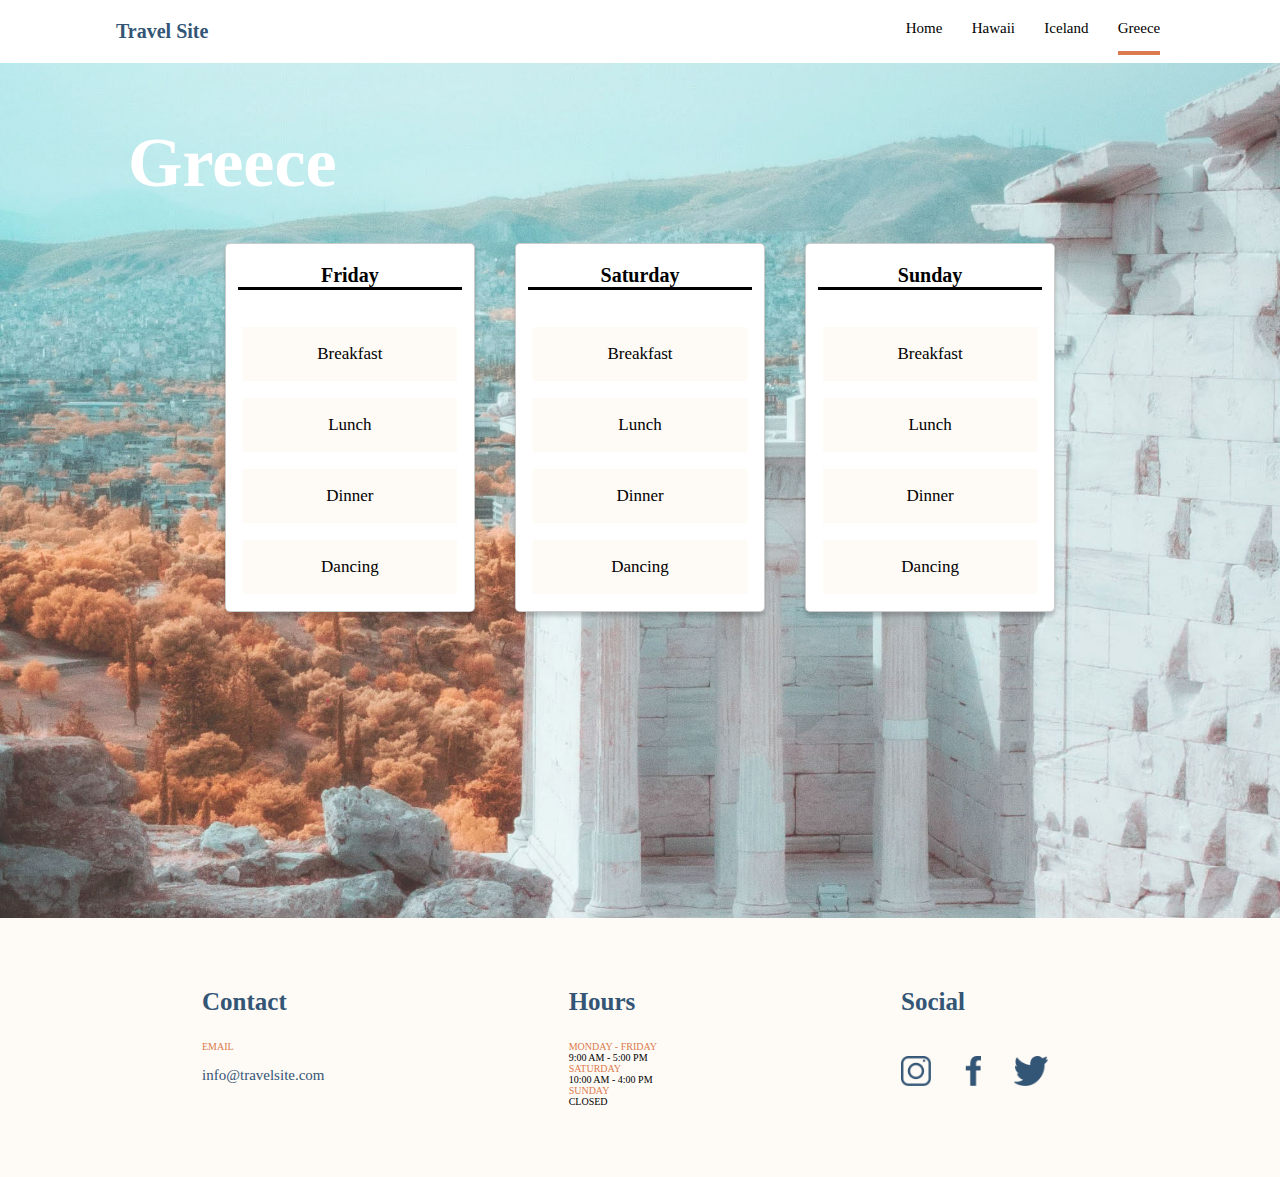
==== pages/greece.html @ 17363b71 "Added all tour pages with Mark-up and Styling" ====
<!DOCTYPE html>
<html lang="en">
  <head>
    <meta charset="UTF-8" />
    <meta http-equiv="X-UA-Compatible" content="IE=edge" />
    <meta name="viewport" content="width=device-width, initial-scale=1.0" />
    <title>Iceland - Travel Site</title>
    <link rel="stylesheet" href="../css/global.css" />
    <link rel="stylesheet" href="../css/main.css" />
    <link rel="stylesheet" href="../css/destination.css" />
  </head>
  <body>
    <header>
        <main>
      <nav class="nav-bar">
        <a href="../index.html" class="nav-bar__title">Travel Site</a>
        <ul class="nav-bar__menu">
          <li>
            <a href="../index.html" class="nav-bar__menu--item">Home</a>
          </li>
          <li>
            <a href="./hawaii.html" class="nav-bar__menu--item ">Hawaii</a>
          </li>
          <li>
            <a href="./iceland.html" class="nav-bar__menu--item "
              >Iceland</a
            >
          </li>
          <li>
            <a href="./greece.html" class="nav-bar__menu--item current-page">Greece</a>
          </li>
        </ul>
      </nav>
      <!-- END OF NAV BAR -->
    </header>

    <section class="tour tour-greece">
     
        <div class="tour-container container">
          <h1 class="tour-container__title">Greece</h1>
          <div class="tour-container__cards cards">
              <div class="tour-container__cards--card  cards__card card">
                  <h2 class="tour-container__cards--card-title">Friday</h2>
                  <ul class="tour-container__cards--card-list">
                  <li>Breakfast</li>
                  <li>Lunch</li>
                  <li>Dinner</li>
                  <li>Dancing</li>
              </ul>
              </div>

                <div class="tour-container__cards--card  cards__card card">
                    <h2 class="tour-container__cards--card-title">Saturday</h2>
                    <ul class="tour-container__cards--card-list">
                    <li>Breakfast</li>
                    <li>Lunch</li>
                    <li>Dinner</li>
                    <li>Dancing</li>
                </ul>
                </div>


                    <div class="tour-container__cards--card  cards__card card">
                        <h2 class="tour-container__cards--card-title">Sunday</h2>
                        <ul class="tour-container__cards--card-list">
                        <li>Breakfast</li>
                        <li>Lunch</li>
                        <li>Dinner</li>
                        <li>Dancing</li>
                    </ul>
                    </div>

            </div>
          </div>
        </div>
      </section>
</main>
<footer>
    <div class="footer container">
      <!-- FOOTER ITEM -1 -->
      <div class="footer__item">
          
          <div class="footer__item--content">
          <h2 class="footer__item--content-title">Contact</h2>
            <div class="footer__item--content-email">
          <h3 class="footer__item--content-text">EMAIL</h3>
          <div class="footer__item--content-info"><a href="mailto:">info@travelsite.com</a></div>
        </div>
        </div>
      </div>
      <!-- FOOTER ITEM -2 -->
      <div class="footer__item">
          
          <div class="footer__item--content">
          
  
          <h2 class="footer__item--content-title">Hours</h2>
          <div class="footer__item--content-hours">  
          <h3 class="footer__item--content-hours-text">MONDAY - FRIDAY</h3>
          <p class="footer__item--content-hours-info">9:00 AM - 5:00 PM</p>
        
        
          <h3 class="footer__item--content-hours-text">SATURDAY</h3>
          <p class="footer__item--content-hours-info">10:00 AM - 4:00 PM</p>
    
        
          <h3 class="footer__item--content-hours-text">SUNDAY</h3>
          <p class="footer__item--content-hours-info">CLOSED</p>
          
        </div>
        </div>
      </div>
      <!-- FOOTER ITEM -3 -->
      <div class="footer__item">
          
          <div class="footer__item--content">
          <h2 class="footer__item--content-title">Social</h2>
            <div class="footer__item--content-info">
            <a href="https://www.instagram.com"class="footer__item--content-info__social">
              <img src="../assets/Icons/icon-instagram.png" alt="instagram icon" >
            </a>
            <a href="https://www.facebook.com"class="footer__item--content-info__social">
              <img src="../assets/Icons/icon-facebook.png" alt="facebook icon" >
            </a>
            <a href="https://www.twitter.com"class="footer__item--content-info__social">
              <img src="../assets/Icons/icon-twitter.png" alt="twitter icon" >
            </a>
        </div>
      </div>
    </div>
  </footer>
  
</body>
---- css/global.css ----
:root {
    --color-primary:#FFFFFF; 
    --color-secondary: #FEFAF5;
    --color-tertiary: #335576;
    --color-fourth: #DB7A4E;
    --color-fifth: 

 }

*, html {
    font-family: Verdana;
    margin: 0;
    padding: 0;
    
    box-sizing: border-box;
}
body{
    font-size: 62.5%; /*10px*/
}
main {
    margin: 0 auto;
    width: 100%;
}
h1, h2 {
    color: var(--color-tertiary);
}
h3 {
    color: var(--color-fourth);
    font-size: 1em;
    font-weight: 300;
}
h2 {
    font-size: 2.5em;
}
.btn {
    border: none;
    width: 10em;
    font-size: 1.5em;
    padding: .5em 1em;
    background: var(--color-fourth);
    color: var(--color-primary);
    border-radius: 100px;
}
.container {
    width: 80%;
    height: 100%;
    margin: 0 auto;
    padding: 6em 0;
}
.card{
    border-radius: 5px;
}

.cards__card {
    display: flex;
    flex-direction: column;
    text-decoration: none;
    margin: 4em 2em;
    border: 1px solid rgba(0,0,0,.2);
    border-radius: 5px;
    box-shadow: 0 4px 4px rgba(0,0,0,.2);
    position: relative;
    overflow: hidden;
    transition: all .3s cubic-bezier(.45,.11,.38,.99);
}
.cards__card:hover{
    transform: scale(1.02);
}
---- css/main.css ----
/* NAV-BAR STYLING */

.nav-bar {
    display: flex;
    justify-content:space-between;
    background: var(--color-primary);
    padding: 2em;
    width: 85%;
    margin: 0 auto;
    
}
.nav-bar__title{
    text-decoration: none;
    font-size: 2em;
    font-weight: 700;
    color: var(--color-tertiary);
    flex: 1;
}
.nav-bar__menu{
    width: 25%;
    display: flex;
    list-style: none;
    justify-content: space-between;
    
}
.nav-bar__menu--item{
    
    font-size: 1.5em;
    text-decoration: none;
    color: black ;
    margin: 0 .25em;
    padding: 1em 0;
    flex: 1 0 30%;
    transition: all .3s cubic-bezier(.45,.11,.38,.99);
   
}

.nav-bar__menu--item:hover{
    border-bottom: 0.3em solid var(--color-fourth);
    width: 100%;
}

.current-page{
    border-bottom: 0.3em solid var(--color-fourth);
    width: 100%;
}

/* HERO SECTION STYLING */

.hero{
    width: 100%;
    background: var(--color-secondary);
    
    
}
.hero-container{
    /* width: 80%;
    height: 100%; */
    /* margin: 0 auto; */
    padding: 6em 0;
    display: flex;
   
    justify-content: space-between;
    align-items: center;
}
.hero__content{
    display: flex;
    flex-direction: column;
    width: 60%;
color: var(--color-tertiary);

}
.hero__content--title {
    font-size: 4em;
    width: 80%;
    margin-bottom: 1em;
}
.hero__content--text {
    font-size: 1.5em;
    width: 80%;
    margin-bottom: 1em;
}
.hero__img{
width: 40%;

}

.hero__content--btn{
    margin: 1em 0; 
}

/* RECOMMENDATION SECTION */

.rec-container__title{
    font-size: 2.5em;
    color: var(--color-tertiary);
}
.rec-container__cards{
    display: flex;  
    height: 100%;
    width: 85%;
    margin: 0 auto;
}

.cards__card--img {
    width: 100%;
    z-index: -10;
}
.cards__card--text {
  
position: absolute;
    width: 100%;
    color: var(--color-primary);
    z-index: 10;
    text-align: right;
    font-size: 2.5em;
    padding: .7em;
    bottom: 0;
}

/* FOOTER SECTION */

footer{
    background: var(--color-secondary);
}
.footer{
    display: flex;
    justify-content: space-between;
    width: 70%;
    flex-wrap: wrap;
    flex: 0 1 1;
    
}
.footer__item{
    display: flex;
    flex-direction: column;
    justify-content: space-between;
    margin: 1em;
}

.footer__item--content{
display: flex;
flex-direction: column;
}
.footer__item--content-title{
 margin-bottom: 1em;
}
.footer__item--content-days{
display: flex;
justify-content: space-between;
margin-right:  2em;
margin-top: 3em;
flex: 0 1 1;
}
.footer__item--content-days-text{
    margin-right: 2em;
}

.footer__item--content-info {
    
    color: var(--color-tertiary);
    font-size: 1.5em;
    font-weight: 200;
    margin-top: 1em;
}
.footer__item--content-info > a {
    text-decoration: none;
    color: var(--color-tertiary);
}

.footer__item--content-info__social > img{
    height: 2em;
    margin-right: 2em;
}
.tour{
   
    width: 100vw;
    height: 95vh;

    background-position: center;
    background-size: cover;
}
.tour-hawaii {
    background-image: url(../assets/images/hawaii.jpg);
}
.tour-iceland{
    background-image: url(../assets/images/iceland.jpg);
}
.tour-greece{
    background-image: url(../assets/images/greece.jpg);
}
.tour-container {
    display: flex;
    width: 80%;
    height: max-content;
    flex-direction: column;
}
.tour-container__title{
    font-size: 7em;
    
    color: var(--color-primary);
}
.tour-container__cards{
    display: flex;
    margin: 0 auto;
    width: 85%;
    justify-content: space-between;
}

.tour-container__cards--card {
    display: flex;
    flex-wrap: wrap;
    
    background: var(--color-primary);
    width: 100%;
    height: max-content;
    
}

.tour-container__cards--card-title{
    font-size: 2em;
    color: black;
    text-align: center;
    margin: 1em auto;
    border-bottom: 3px solid black;
    width: 90%;
    flex: 1;
}
.tour-container__cards--card-list > li {
    font-size: 1.7em;
    text-align: center;
    display: flex;
    justify-content: center;
    margin: 1em;
    padding: 1em;
    background: var(--color-secondary);
    flex: 1;
}
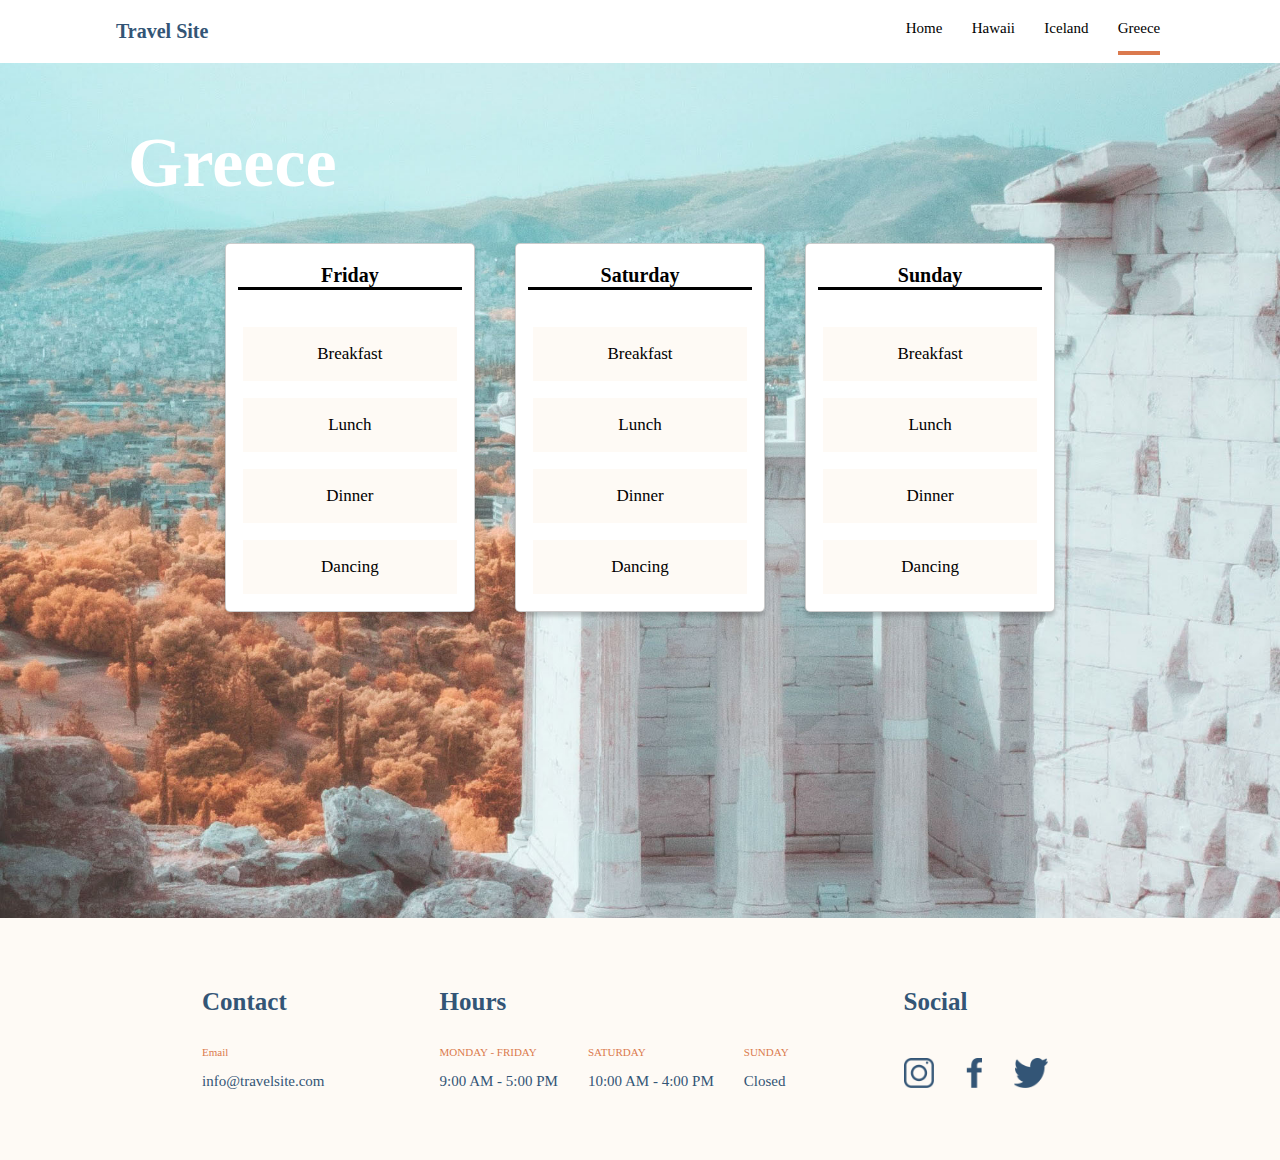
==== commit 976fa34f: "tour-pages with footer fixed and responsive" ====
--- a/pages/greece.html
+++ b/pages/greece.html
@@ -77,57 +77,55 @@
 </main>
 <footer>
     <div class="footer container">
-      <!-- FOOTER ITEM -1 -->
+    
+      <!-- ITEM 1 -->
       <div class="footer__item">
-          
-          <div class="footer__item--content">
-          <h2 class="footer__item--content-title">Contact</h2>
-            <div class="footer__item--content-email">
-          <h3 class="footer__item--content-text">EMAIL</h3>
-          <div class="footer__item--content-info"><a href="mailto:">info@travelsite.com</a></div>
-        </div>
-        </div>
+          <h2 class="footer__item--title">Contact</h2>
+      <div class="footer__item--text--container">
+              <h3 class="footer__item--text--1">Email</h3>
+              <a href="mailto:" class="footer__item--text--2">info@travelsite.com</a>
+            </div>
       </div>
-      <!-- FOOTER ITEM -2 -->
+    
+      <!-- ITEM 2 -->
       <div class="footer__item">
-          
-          <div class="footer__item--content">
-          
-  
-          <h2 class="footer__item--content-title">Hours</h2>
-          <div class="footer__item--content-hours">  
-          <h3 class="footer__item--content-hours-text">MONDAY - FRIDAY</h3>
-          <p class="footer__item--content-hours-info">9:00 AM - 5:00 PM</p>
-        
-        
-          <h3 class="footer__item--content-hours-text">SATURDAY</h3>
-          <p class="footer__item--content-hours-info">10:00 AM - 4:00 PM</p>
+          <h2 class="footer__item--title">Hours</h2>
+          <div class="footer__item--text">
+              <div class="footer__item--text--container">
+              <h3 class="footer__item--text--1">MONDAY - FRIDAY</h3>
+              <p class="footer__item--text--2">9:00 AM - 5:00 PM</p>
+          </div>
     
-        
-          <h3 class="footer__item--content-hours-text">SUNDAY</h3>
-          <p class="footer__item--content-hours-info">CLOSED</p>
-          
-        </div>
-        </div>
+          <div class="footer__item--text--container">
+              <h3 class="footer__item--text--1">SATURDAY</h3>
+              <p class="footer__item--text--2">10:00 AM - 4:00 PM</p>
+          </div>
+    
+          <div class="footer__item--text--container">
+              <h3 class="footer__item--text--1">SUNDAY</h3>
+              <p class="footer__item--text--2">Closed</p>
+          </div>
+          </div>
       </div>
-      <!-- FOOTER ITEM -3 -->
+    
       <div class="footer__item">
-          
-          <div class="footer__item--content">
-          <h2 class="footer__item--content-title">Social</h2>
-            <div class="footer__item--content-info">
-            <a href="https://www.instagram.com"class="footer__item--content-info__social">
-              <img src="../assets/Icons/icon-instagram.png" alt="instagram icon" >
-            </a>
-            <a href="https://www.facebook.com"class="footer__item--content-info__social">
-              <img src="../assets/Icons/icon-facebook.png" alt="facebook icon" >
-            </a>
-            <a href="https://www.twitter.com"class="footer__item--content-info__social">
-              <img src="../assets/Icons/icon-twitter.png" alt="twitter icon" >
-            </a>
-        </div>
+          <h2 class="footer__item--title">Social</h2>
+          <div class="footer__item--icon">
+              <a href="https://www.instagram.com" class="footer__item--icon--1">
+           <img src="/assets/Icons/icon-instagram.png" alt="instagram icon">   
+          </a>
+    
+          <a href="https://www.facebook.com" class="footer__item--icon--1">
+              <img src="/assets/Icons/icon-facebook.png" alt="facebook icon">   
+             </a>
+    
+             <a href="https://www.twitter.com" class="footer__item--icon--1">
+              <img src="/assets/Icons/icon-twitter.png" alt="twitter icon">   
+             </a>
       </div>
+      
     </div>
-  </footer>
-  
+    </footer>
+    
+    <!-- END OF FOOTER -->
 </body>
--- a/css/global.css
+++ b/css/global.css
@@ -42,17 +42,19 @@
     border-radius: 100px;
 }
 .container {
-    width: 80%;
+    width: 80vw;
     height: 100%;
     margin: 0 auto;
     padding: 6em 0;
 }
 .card{
     border-radius: 5px;
+    
 }
 
 .cards__card {
     display: flex;
+    align-items: stretch;
     flex-direction: column;
     text-decoration: none;
     margin: 4em 2em;
--- a/css/main.css
+++ b/css/main.css
@@ -118,60 +118,7 @@
     bottom: 0;
 }
 
-/* FOOTER SECTION */
-
-footer{
-    background: var(--color-secondary);
-}
-.footer{
-    display: flex;
-    justify-content: space-between;
-    width: 70%;
-    flex-wrap: wrap;
-    flex: 0 1 1;
-    
-}
-.footer__item{
-    display: flex;
-    flex-direction: column;
-    justify-content: space-between;
-    margin: 1em;
-}
-
-.footer__item--content{
-display: flex;
-flex-direction: column;
-}
-.footer__item--content-title{
- margin-bottom: 1em;
-}
-.footer__item--content-days{
-display: flex;
-justify-content: space-between;
-margin-right:  2em;
-margin-top: 3em;
-flex: 0 1 1;
-}
-.footer__item--content-days-text{
-    margin-right: 2em;
-}
-
-.footer__item--content-info {
-    
-    color: var(--color-tertiary);
-    font-size: 1.5em;
-    font-weight: 200;
-    margin-top: 1em;
-}
-.footer__item--content-info > a {
-    text-decoration: none;
-    color: var(--color-tertiary);
-}
-
-.footer__item--content-info__social > img{
-    height: 2em;
-    margin-right: 2em;
-}
+
 .tour{
    
     width: 100vw;
@@ -209,6 +156,8 @@
 
 .tour-container__cards--card {
     display: flex;
+    align-items: stretch;
+    flex-direction: column;
     flex-wrap: wrap;
     
     background: var(--color-primary);
@@ -237,4 +186,64 @@
     flex: 1;
 }
 
-
+/* FOOTER SECTION */
+
+footer{
+    background: var(--color-secondary);
+}
+.footer{
+    display: flex;
+    justify-content: space-between;
+    width: 70%;
+    flex-wrap: wrap;
+    
+    
+}
+.footer__item{
+    display: flex;
+    flex-direction: column;
+    justify-content: space-between;
+    margin: 1em;
+}
+
+.footer__item--text{
+    width: 100%;
+    display: flex;
+    flex-wrap: wrap;
+    justify-content: space-between;
+margin-right:  2em;
+margin-top: 1em;
+}
+
+.footer__item--text--container{
+    display: flex;
+    margin-top: 2em;
+    flex-direction: column;
+    margin-right: 2em;
+}
+
+.footer__item--text--1{
+    font-size: 1.1em;
+}
+.footer__item--text--2 {
+    color: var(--color-tertiary);
+    font-size: 1.5em;
+    font-weight: 200;
+    margin-top: 1em;
+    text-decoration: none;
+}
+
+.footer__item--icon {
+    margin-top: 2em;
+}
+
+.footer__item--icon > a {
+    text-decoration: none;
+}
+.footer__item--icon > a img{
+    height: 3em;
+    margin-right: 3em;
+   
+}
+
+
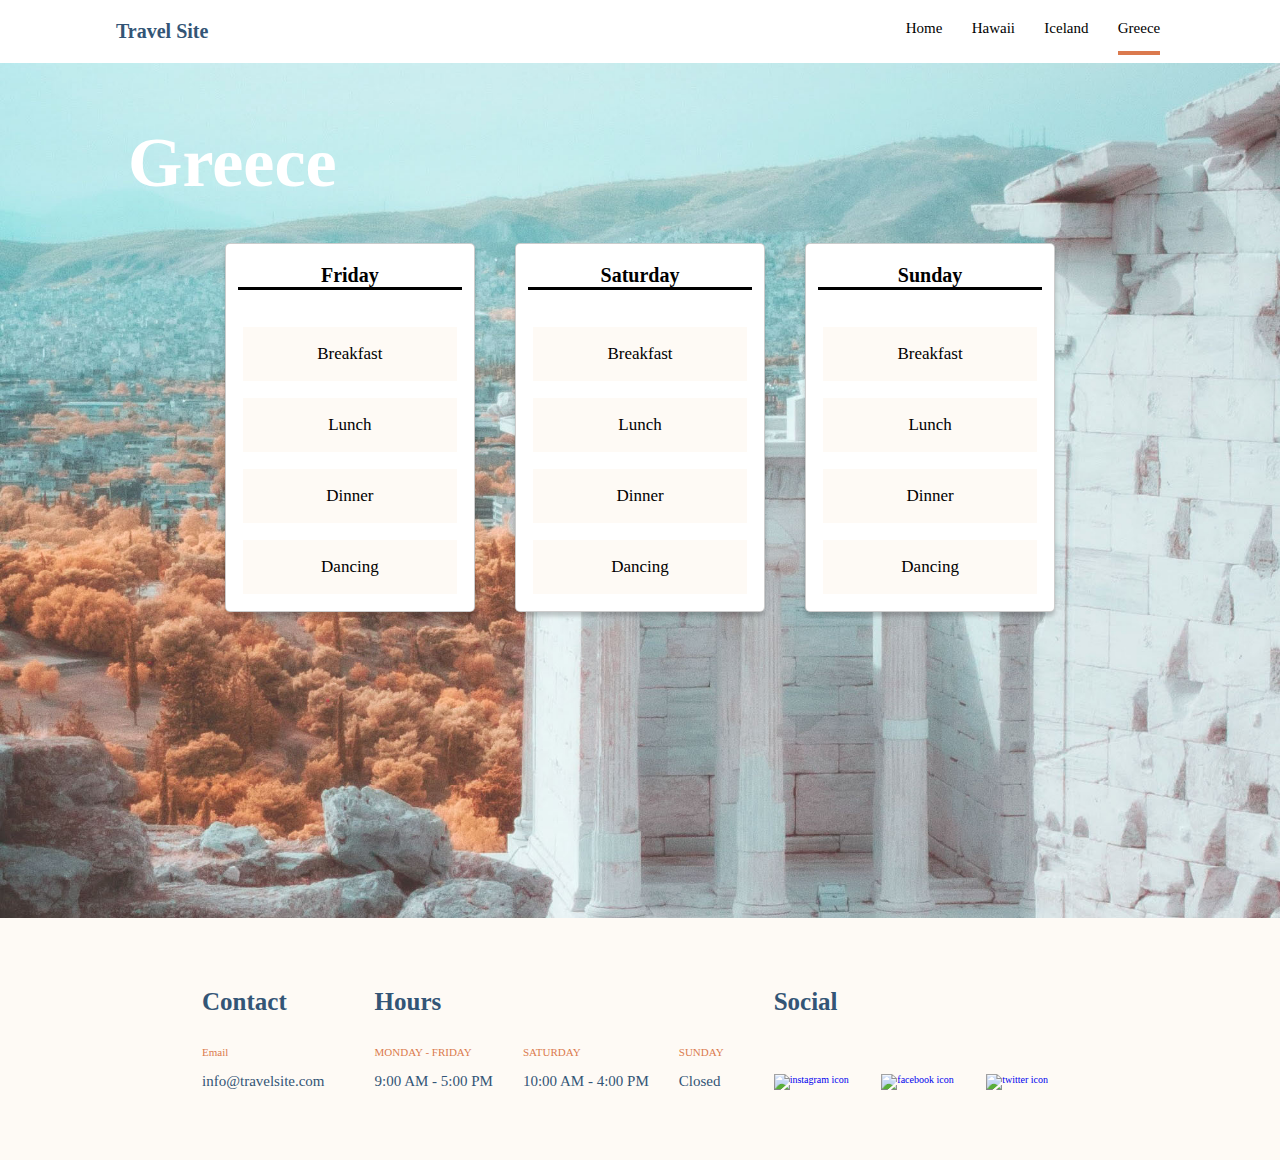
==== commit c7508dd9: "update" ====
--- a/pages/greece.html
+++ b/pages/greece.html
@@ -112,15 +112,15 @@
           <h2 class="footer__item--title">Social</h2>
           <div class="footer__item--icon">
               <a href="https://www.instagram.com" class="footer__item--icon--1">
-           <img src="/assets/Icons/icon-instagram.png" alt="instagram icon">   
+           <img src="./assets/Icons/icon-instagram.png" alt="instagram icon">   
           </a>
     
           <a href="https://www.facebook.com" class="footer__item--icon--1">
-              <img src="/assets/Icons/icon-facebook.png" alt="facebook icon">   
+              <img src="./assets/Icons/icon-facebook.png" alt="facebook icon">   
              </a>
     
              <a href="https://www.twitter.com" class="footer__item--icon--1">
-              <img src="/assets/Icons/icon-twitter.png" alt="twitter icon">   
+              <img src="./assets/Icons/icon-twitter.png" alt="twitter icon">   
              </a>
       </div>
       
@@ -129,3 +129,5 @@
     
     <!-- END OF FOOTER -->
 </body>
+
+</html>--- a/css/global.css
+++ b/css/global.css
@@ -67,4 +67,4 @@
 }
 .cards__card:hover{
     transform: scale(1.02);
-}+}
--- a/css/main.css
+++ b/css/main.css
@@ -1,5 +1,3 @@
-/* NAV-BAR STYLING */
-
 .nav-bar {
     display: flex;
     justify-content:space-between;
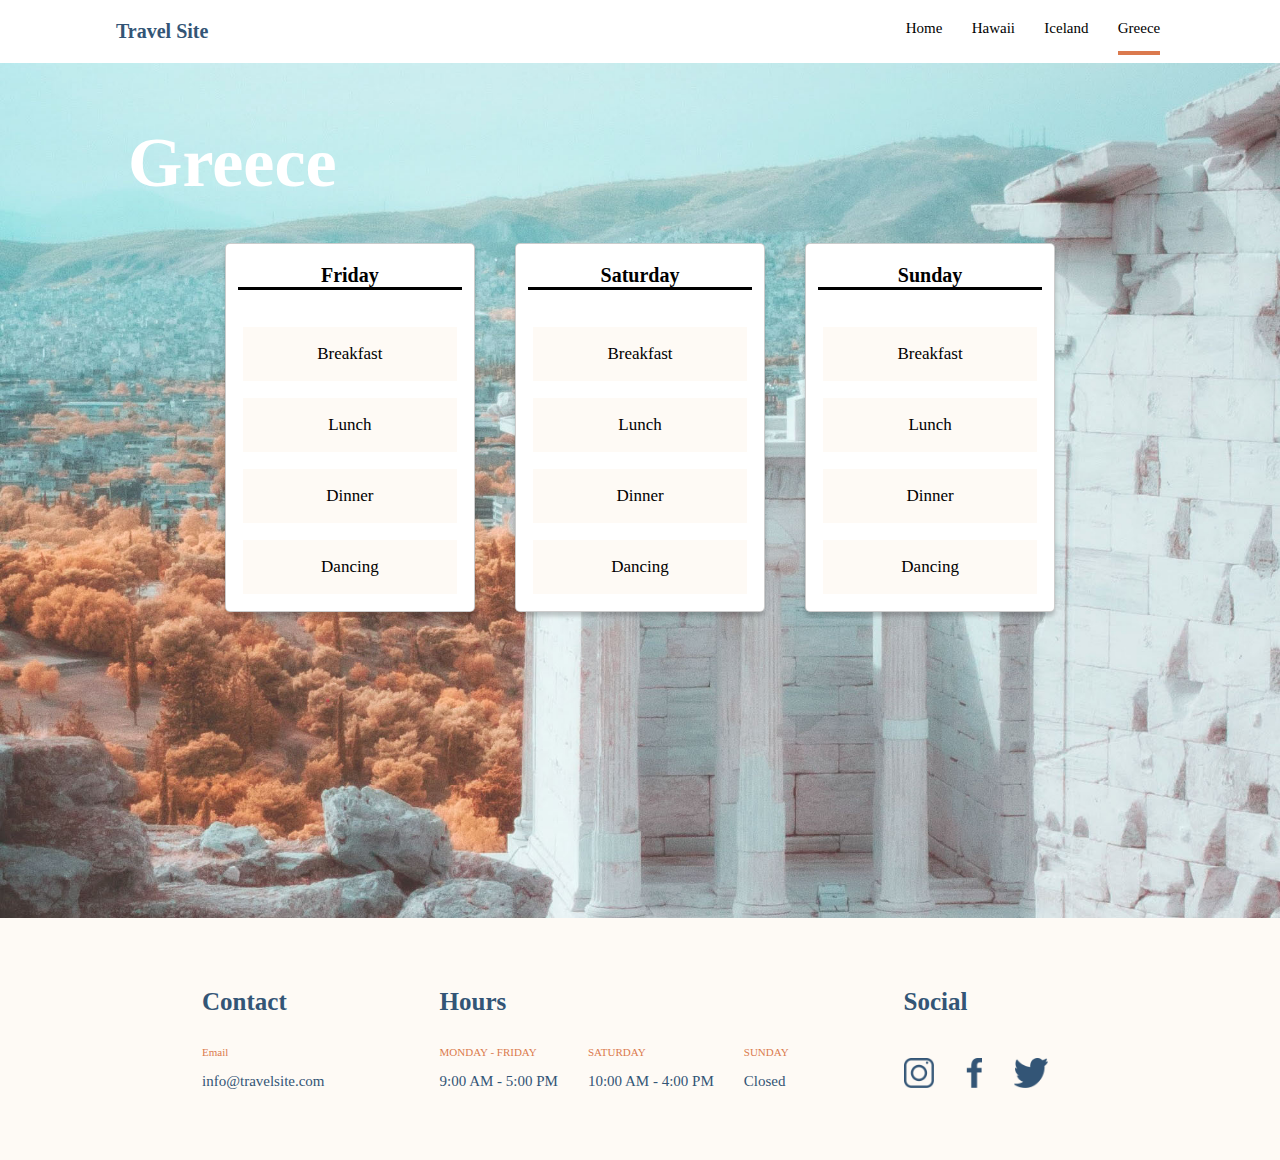
==== commit a6a15cff: "update" ====
--- a/pages/greece.html
+++ b/pages/greece.html
@@ -112,15 +112,15 @@
           <h2 class="footer__item--title">Social</h2>
           <div class="footer__item--icon">
               <a href="https://www.instagram.com" class="footer__item--icon--1">
-           <img src="./assets/Icons/icon-instagram.png" alt="instagram icon">   
+           <img src="../assets/Icons/icon-instagram.png" alt="instagram icon">   
           </a>
     
           <a href="https://www.facebook.com" class="footer__item--icon--1">
-              <img src="./assets/Icons/icon-facebook.png" alt="facebook icon">   
+              <img src="../assets/Icons/icon-facebook.png" alt="facebook icon">   
              </a>
     
              <a href="https://www.twitter.com" class="footer__item--icon--1">
-              <img src="./assets/Icons/icon-twitter.png" alt="twitter icon">   
+              <img src="../assets/Icons/icon-twitter.png" alt="twitter icon">   
              </a>
       </div>
       
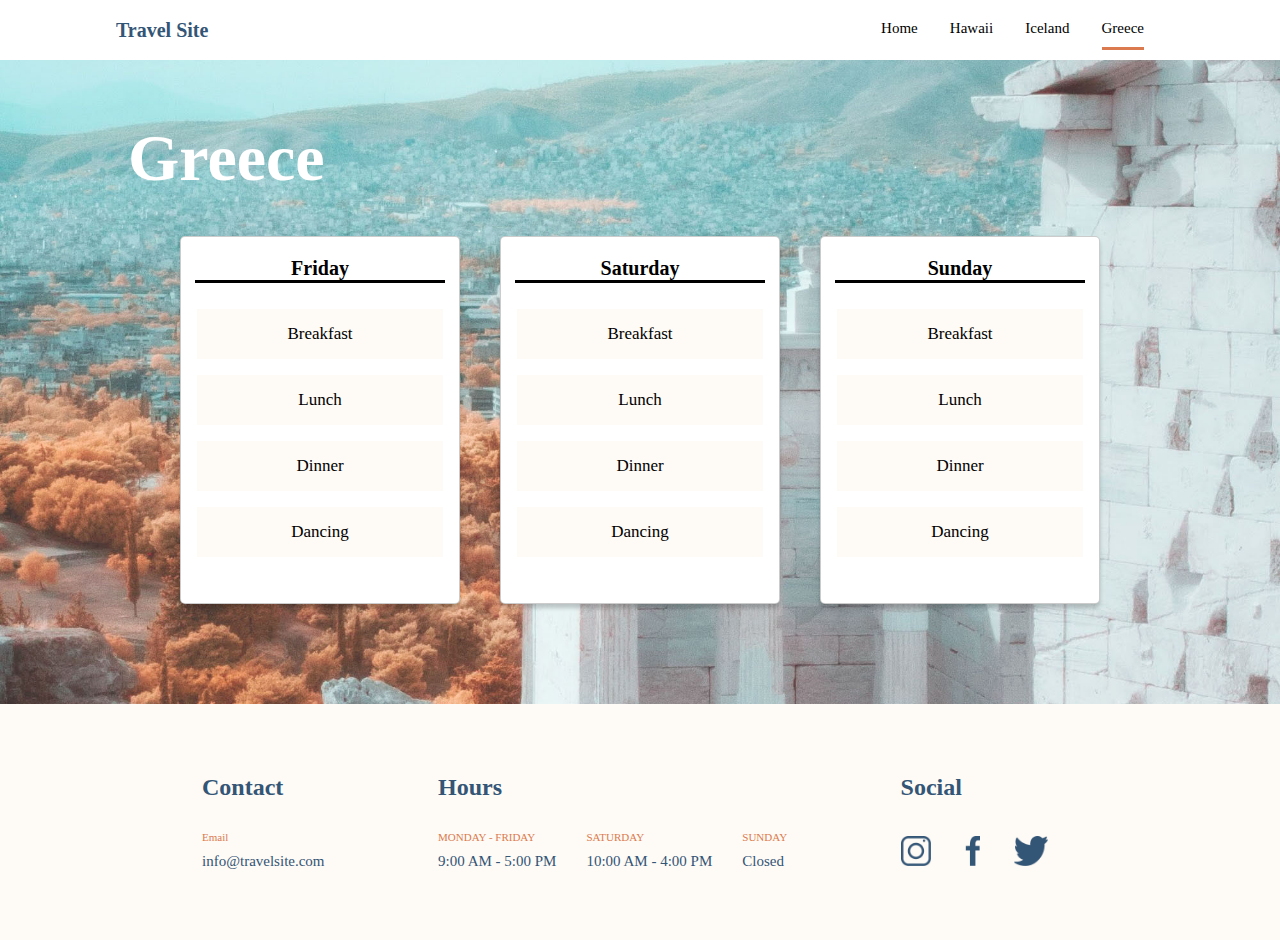
==== commit f9a0ff74: "units update and minor fixes" ====
--- a/pages/greece.html
+++ b/pages/greece.html
@@ -10,8 +10,9 @@
     <link rel="stylesheet" href="../css/destination.css" />
   </head>
   <body>
+    <main>
     <header>
-        <main>
+        
       <nav class="nav-bar">
         <a href="../index.html" class="nav-bar__title">Travel Site</a>
         <ul class="nav-bar__menu">
@@ -27,7 +28,7 @@
             >
           </li>
           <li>
-            <a href="./greece.html" class="nav-bar__menu--item current-page">Greece</a>
+            <a href="./greece.html" class="nav-bar__menu--item active">Greece</a>
           </li>
         </ul>
       </nav>
--- a/css/global.css
+++ b/css/global.css
@@ -14,29 +14,33 @@
     
     box-sizing: border-box;
 }
-body{
-    font-size: 62.5%; /*10px*/
-}
+/* body{
+/*10px*/
 main {
     margin: 0 auto;
-    width: 100%;
+    width: 100vw;
 }
 h1, h2 {
     color: var(--color-tertiary);
 }
 h3 {
     color: var(--color-fourth);
-    font-size: 1em;
+    font-size: .625rem;
     font-weight: 300;
 }
-h2 {
-    font-size: 2.5em;
+header{
+    display: flex;
+    justify-content: center;
 }
+/* h2 {
+    font-size: 2.5rem;
+} */
 .btn {
     border: none;
-    width: 10em;
-    font-size: 1.5em;
-    padding: .5em 1em;
+    width: 12em;
+    font-size: .9375rem;
+    text-align: center;
+    padding: .625rem 2.5rem;
     background: var(--color-fourth);
     color: var(--color-primary);
     border-radius: 100px;
@@ -45,7 +49,7 @@
     width: 80vw;
     height: 100%;
     margin: 0 auto;
-    padding: 6em 0;
+    padding: 3.75rem 0;
 }
 .card{
     border-radius: 5px;
@@ -57,7 +61,7 @@
     align-items: stretch;
     flex-direction: column;
     text-decoration: none;
-    margin: 4em 2em;
+    margin: 2.5rem 1.25rem;
     border: 1px solid rgba(0,0,0,.2);
     border-radius: 5px;
     box-shadow: 0 4px 4px rgba(0,0,0,.2);
--- a/css/main.css
+++ b/css/main.css
@@ -1,46 +1,44 @@
 .nav-bar {
     display: flex;
+    flex-wrap: wrap;
     justify-content:space-between;
     background: var(--color-primary);
-    padding: 2em;
+    padding: .625rem 1.25rem;
     width: 85%;
-    margin: 0 auto;
+    align-items: center;
     
 }
 .nav-bar__title{
     text-decoration: none;
-    font-size: 2em;
+    font-size: 1.25rem;
+    margin-right: 1.25rem;
     font-weight: 700;
     color: var(--color-tertiary);
-    flex: 1;
 }
 .nav-bar__menu{
-    width: 25%;
     display: flex;
     list-style: none;
     justify-content: space-between;
-    
+    display: flex;
+    flex: 0 1 27%;
 }
 .nav-bar__menu--item{
-    
-    font-size: 1.5em;
+    display: inline-block;
+    font-size: .9375rem;
     text-decoration: none;
     color: black ;
-    margin: 0 .25em;
-    padding: 1em 0;
-    flex: 1 0 30%;
-    transition: all .3s cubic-bezier(.45,.11,.38,.99);
-   
+   margin-right: 1.25rem;
+    padding: .625rem 0;
+
+    transition: all .3s; 
+}
+.nav-bar__menu--item:hover{
+    border-bottom: 3px solid var(--color-fourth);
 }
 
-.nav-bar__menu--item:hover{
-    border-bottom: 0.3em solid var(--color-fourth);
-    width: 100%;
-}
+.active {
+    border-bottom: 3px solid var(--color-fourth);
 
-.current-page{
-    border-bottom: 0.3em solid var(--color-fourth);
-    width: 100%;
 }
 
 /* HERO SECTION STYLING */
@@ -55,7 +53,7 @@
     /* width: 80%;
     height: 100%; */
     /* margin: 0 auto; */
-    padding: 6em 0;
+    padding: 3.75rem 0;
     display: flex;
    
     justify-content: space-between;
@@ -69,14 +67,14 @@
 
 }
 .hero__content--title {
-    font-size: 4em;
-    width: 80%;
-    margin-bottom: 1em;
+    font-size: 2.3rem;
+    width: 90%;
+    margin-bottom: 2rem;
 }
 .hero__content--text {
-    font-size: 1.5em;
-    width: 80%;
-    margin-bottom: 1em;
+    font-size: .9375rem;
+    width: 100%;
+    margin-bottom: 2rem;
 }
 .hero__img{
 width: 40%;
@@ -84,24 +82,23 @@
 }
 
 .hero__content--btn{
-    margin: 1em 0; 
+    margin: .625rem 0; 
 }
 
 /* RECOMMENDATION SECTION */
 
 .rec-container__title{
-    font-size: 2.5em;
+    font-size: 1.5625rem;
     color: var(--color-tertiary);
 }
 .rec-container__cards{
-    display: flex;  
-    height: 100%;
-    width: 85%;
-    margin: 0 auto;
+    display: flex;
+    flex-wrap: wrap;  
+    justify-content: center;
 }
 
 .cards__card--img {
-    width: 100%;
+    max-width: 17.5rem;
     z-index: -10;
 }
 .cards__card--text {
@@ -111,78 +108,12 @@
     color: var(--color-primary);
     z-index: 10;
     text-align: right;
-    font-size: 2.5em;
-    padding: .7em;
+    font-size: 1.5625rem;
+    padding: 1.25rem;
     bottom: 0;
 }
 
 
-.tour{
-   
-    width: 100vw;
-    height: 95vh;
-
-    background-position: center;
-    background-size: cover;
-}
-.tour-hawaii {
-    background-image: url(../assets/images/hawaii.jpg);
-}
-.tour-iceland{
-    background-image: url(../assets/images/iceland.jpg);
-}
-.tour-greece{
-    background-image: url(../assets/images/greece.jpg);
-}
-.tour-container {
-    display: flex;
-    width: 80%;
-    height: max-content;
-    flex-direction: column;
-}
-.tour-container__title{
-    font-size: 7em;
-    
-    color: var(--color-primary);
-}
-.tour-container__cards{
-    display: flex;
-    margin: 0 auto;
-    width: 85%;
-    justify-content: space-between;
-}
-
-.tour-container__cards--card {
-    display: flex;
-    align-items: stretch;
-    flex-direction: column;
-    flex-wrap: wrap;
-    
-    background: var(--color-primary);
-    width: 100%;
-    height: max-content;
-    
-}
-
-.tour-container__cards--card-title{
-    font-size: 2em;
-    color: black;
-    text-align: center;
-    margin: 1em auto;
-    border-bottom: 3px solid black;
-    width: 90%;
-    flex: 1;
-}
-.tour-container__cards--card-list > li {
-    font-size: 1.7em;
-    text-align: center;
-    display: flex;
-    justify-content: center;
-    margin: 1em;
-    padding: 1em;
-    background: var(--color-secondary);
-    flex: 1;
-}
 
 /* FOOTER SECTION */
 
@@ -194,14 +125,12 @@
     justify-content: space-between;
     width: 70%;
     flex-wrap: wrap;
-    
-    
 }
 .footer__item{
     display: flex;
     flex-direction: column;
     justify-content: space-between;
-    margin: 1em;
+    margin: .625rem;
 }
 
 .footer__item--text{
@@ -209,38 +138,38 @@
     display: flex;
     flex-wrap: wrap;
     justify-content: space-between;
-margin-right:  2em;
-margin-top: 1em;
+margin-right: 1.25rem;
+margin-top: .625rem;
 }
 
 .footer__item--text--container{
     display: flex;
-    margin-top: 2em;
+    margin-top: 1.25rem;
     flex-direction: column;
-    margin-right: 2em;
+    margin-right: 1.25rem;
 }
 
 .footer__item--text--1{
-    font-size: 1.1em;
+    font-size: .6875rem;
 }
 .footer__item--text--2 {
     color: var(--color-tertiary);
-    font-size: 1.5em;
+    font-size: .9375rem;
     font-weight: 200;
-    margin-top: 1em;
+    margin-top: .625rem;
     text-decoration: none;
 }
 
 .footer__item--icon {
-    margin-top: 2em;
+    margin-top: 1.25rem;
 }
 
 .footer__item--icon > a {
     text-decoration: none;
 }
 .footer__item--icon > a img{
-    height: 3em;
-    margin-right: 3em;
+    height: 1.875rem;
+    margin-right: 1.875rem;
    
 }
 
--- a/css/destination.css
+++ b/css/destination.css
@@ -0,0 +1,67 @@
+.tour{
+   
+    width: 100vw;
+    background-position: center;
+    background-size: cover;
+}
+.tour-hawaii {
+    background-image: url(../assets/images/hawaii.jpg);
+}
+.tour-iceland{
+    background-image: url(../assets/images/iceland.jpg);
+}
+.tour-greece{
+    background-image: url(../assets/images/greece.jpg);
+}
+.tour-container {
+    display: flex;
+    width: 80%;
+    height: max-content;
+    flex-direction: column;
+}
+.tour-container__title{
+    font-size: 4.125rem;
+    
+    color: var(--color-primary);
+}
+.tour-container__cards{
+    display: flex;
+    flex-wrap: wrap;
+
+    justify-content: center;
+}
+
+.tour-container__cards--card {
+    padding: .625rem 0;
+    display: flex;
+    flex-direction: column;
+    background: var(--color-primary);
+    min-width: 17.5rem;
+    
+}
+
+.tour-container__cards--card-title{
+    font-size: 1.25rem;
+    color: black;
+    text-align: center;
+    
+    margin: .625rem auto;
+    border-bottom: 3px solid black;
+    width: 90%;
+    flex: 1;
+}
+
+.tour-container__cards--card-list{
+    padding-bottom: 1.25rem;
+}
+.tour-container__cards--card-list > li {
+    padding: 0.9375rem 0;
+    text-decoration: none;
+    font-size: 1.0625rem;
+    text-align: center;
+    display: flex;
+    justify-content: center;
+    margin: 1rem;
+    background: var(--color-secondary);
+    flex: 1;
+}
